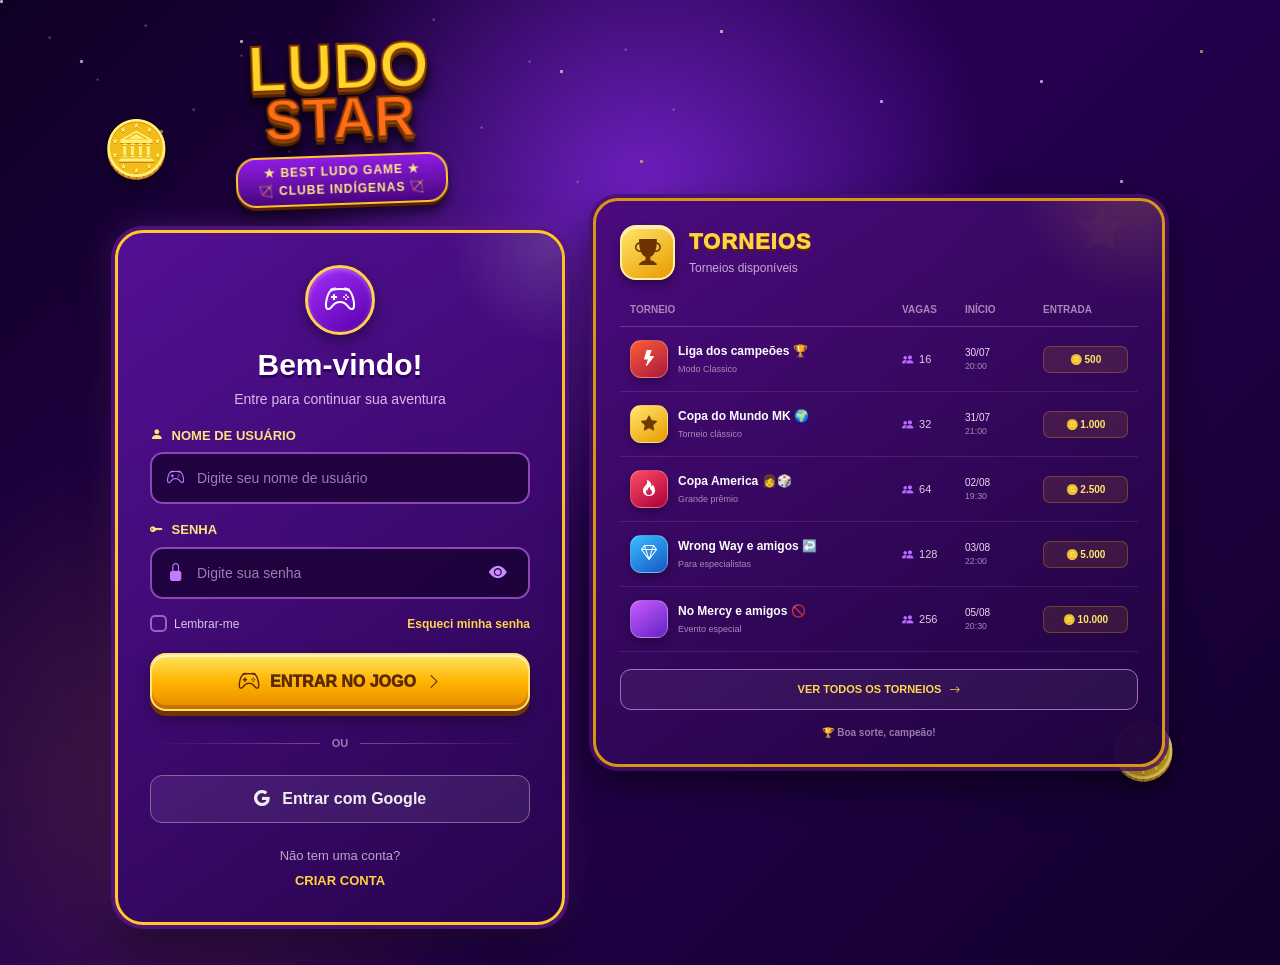
==== Java_Spring Boot_Docker/src/main/resources/static/index.html @ d3478fee "Inicio" ====
<!DOCTYPE html>
<html lang="pt-BR">
<head>
    <meta charset="UTF-8">
    <meta name="viewport" content="width=device-width, initial-scale=1.0">

    <title>Ludo Star - Login</title>

    <!-- Bootstrap -->
    <link
            href="https://cdn.jsdelivr.net/npm/bootstrap@5.3.3/dist/css/bootstrap.min.css"
            rel="stylesheet"
    >

    <!-- Bootstrap Icons -->
    <link
            rel="stylesheet"
            href="https://cdn.jsdelivr.net/npm/bootstrap-icons@1.11.3/font/bootstrap-icons.min.css"
    >

    <!-- CSS -->
    <link rel="stylesheet" href="css/style.css">
</head>

<body>

<!-- Efeitos decorativos -->
<div class="stars"></div>
<div class="stars stars-2"></div>

<div class="coin coin-1">🪙</div>
<div class="coin coin-2">🪙</div>
<div class="coin coin-3">⭐</div>

<main class="login-page">

    <div class="game-layout">

        <!-- =================================
             LOGIN
        ================================== -->

        <div class="login-wrapper">

            <div class="game-logo">
                <div class="logo-ludo">LUDO</div>
                <div class="logo-star">STAR</div>

                <div class="logo-decoration">
                    ★ BEST LUDO GAME ★ <br/>
                    🏹 CLUBE INDÍGENAS 🏹
                </div>
            </div>

            <div class="login-card">

                <div class="card-shine"></div>

                <div class="login-header">

                    <div class="avatar-icon">
                        <i class="bi bi-controller"></i>
                    </div>

                    <h1>Bem-vindo!</h1>

                    <p>
                        Entre para continuar sua aventura
                    </p>

                </div>

                <form id="loginForm">

                    <div class="input-box mb-3">

                        <label for="usernameInput">
                            <i class="bi bi-person-fill"></i>
                            Nome de usuário
                        </label>

                        <div class="game-input">

                            <i class="bi bi-controller"></i>

                            <input
                                    type="text"
                                    id="usernameInput"
                                    placeholder="Digite seu nome de usuário"
                                    autocomplete="username"
                                    required
                            >

                        </div>

                    </div>


                    <div class="input-box mb-3">

                        <label for="passwordInput">
                            <i class="bi bi-key-fill"></i>
                            Senha
                        </label>

                        <div class="game-input">

                            <i class="bi bi-lock-fill"></i>

                            <input
                                    type="password"
                                    id="passwordInput"
                                    placeholder="Digite sua senha"
                                    required
                            >

                            <button
                                    type="button"
                                    id="togglePasswordButton"
                                    class="password-button"
                            >
                                <i
                                        class="bi bi-eye-fill"
                                        id="togglePasswordIcon"
                                ></i>
                            </button>

                        </div>

                    </div>


                    <div class="login-options">

                        <label class="remember">

                            <input
                                    type="checkbox"
                                    id="rememberCheckbox"
                            >

                            <span></span>

                            Lembrar-me

                        </label>

                        <a
                                href="#"
                                id="forgotPasswordLink"
                        >
                            Esqueci minha senha
                        </a>

                    </div>


                    <div
                            id="loginMessage"
                            class="game-message d-none"
                    ></div>


                    <button
                            type="submit"
                            id="loginButton"
                            class="play-button"
                    >

                        <span class="button-icon">
                            <i class="bi bi-controller"></i>
                        </span>

                        <span>ENTRAR NO JOGO</span>

                        <i class="bi bi-chevron-right"></i>

                    </button>

                </form>


                <div class="separator">
                    <span>OU</span>
                </div>


                <button
                        type="button"
                        id="googleLoginButton"
                        class="google-button"
                >
                    <i class="bi bi-google"></i>
                    Entrar com Google
                </button>


                <div class="register-area">

                    <span>Não tem uma conta?</span>

                    <a
                            href="register.html"
                            id="registerLink"
                    >
                        CRIAR CONTA
                    </a>

                </div>

            </div>

        </div>


        <!-- =================================
             TORNEIOS
        ================================== -->

        <aside class="tournaments-card">

            <div class="tournaments-header">

                <div class="trophy-icon">
                    <i class="bi bi-trophy-fill"></i>
                </div>

                <div>
                    <h2>TORNEIOS</h2>

                    <p>
                        Torneios disponíveis
                    </p>
                </div>

            </div>


            <!-- Cabeçalho da tabela -->

            <div class="tournament-table-header">

                <span>Torneio</span>
                <span>Vagas</span>
                <span>Início</span>
                <span>Entrada</span>

            </div>


            <!-- Torneio 1 -->

            <div class="tournament-item">

                <div class="tournament-name">

                    <div class="tournament-badge">
                        <i class="bi bi-lightning-fill"></i>
                    </div>

                    <div>
                        <strong>
                            Liga dos campeões 🏆
                        </strong>

                        <small>
                            Modo Classico
                        </small>
                    </div>

                </div>

                <div class="tournament-value">
                    <i class="bi bi-people-fill"></i>
                    16
                </div>

                <div class="tournament-date">
                    30/07<br>
                    <small>20:00</small>
                </div>

                <div class="entry-fee">
                    🪙 500
                </div>

            </div>


            <!-- Torneio 2 -->

            <div class="tournament-item">

                <div class="tournament-name">

                    <div class="tournament-badge gold">
                        <i class="bi bi-star-fill"></i>
                    </div>

                    <div>
                        <strong>
                            Copa do Mundo MK 🌍
                        </strong>

                        <small>
                            Torneio clássico
                        </small>
                    </div>

                </div>

                <div class="tournament-value">
                    <i class="bi bi-people-fill"></i>
                    32
                </div>

                <div class="tournament-date">
                    31/07<br>
                    <small>21:00</small>
                </div>

                <div class="entry-fee">
                    🪙 1.000
                </div>

            </div>


            <!-- Torneio 3 -->

            <div class="tournament-item">

                <div class="tournament-name">

                    <div class="tournament-badge red">
                        <i class="bi bi-fire"></i>
                    </div>

                    <div>
                        <strong>
                            Copa America 👩🎲
                        </strong>

                        <small>
                            Grande prêmio
                        </small>
                    </div>

                </div>

                <div class="tournament-value">
                    <i class="bi bi-people-fill"></i>
                    64
                </div>

                <div class="tournament-date">
                    02/08<br>
                    <small>19:30</small>
                </div>

                <div class="entry-fee">
                    🪙 2.500
                </div>

            </div>


            <!-- Torneio 4 -->

            <div class="tournament-item">

                <div class="tournament-name">

                    <div class="tournament-badge blue">
                        <i class="bi bi-gem"></i>
                    </div>

                    <div>
                        <strong>
                            Wrong Way e amigos ↩️
                        </strong>

                        <small>
                            Para especialistas
                        </small>
                    </div>

                </div>

                <div class="tournament-value">
                    <i class="bi bi-people-fill"></i>
                    128
                </div>

                <div class="tournament-date">
                    03/08<br>
                    <small>22:00</small>
                </div>

                <div class="entry-fee">
                    🪙 5.000
                </div>

            </div>


            <!-- Torneio 5 -->

            <div class="tournament-item">

                <div class="tournament-name">

                    <div class="tournament-badge purple">
                        <i class="bi bi-crown-fill"></i>
                    </div>

                    <div>
                        <strong>
                            No Mercy e amigos 🚫
                        </strong>

                        <small>
                            Evento especial
                        </small>
                    </div>

                </div>

                <div class="tournament-value">
                    <i class="bi bi-people-fill"></i>
                    256
                </div>

                <div class="tournament-date">
                    05/08<br>
                    <small>20:30</small>
                </div>

                <div class="entry-fee">
                    🪙 10.000
                </div>

            </div>


            <button
                    type="button"
                    id="viewTournamentsButton"
                    class="view-tournaments-button"
            >
                VER TODOS OS TORNEIOS
                <i class="bi bi-arrow-right"></i>
            </button>


            <div class="tournament-footer">
                🏆 Boa sorte, campeão!
            </div>

        </aside>

    </div>

</main>

<script src="js/login.js"></script>

</body>
</html>
---- Java_Spring Boot_Docker/src/main/resources/static/css/style.css ----
* {
    box-sizing: border-box;
}

:root {
    --purple-dark: #170035;
    --purple: #43008c;
    --purple-light: #8d2cff;

    --gold-dark: #9c5800;
    --gold: #ffb900;
    --gold-light: #ffe66d;

    --white: #ffffff;
}

body {
    margin: 0;
    min-height: 100vh;

    font-family:
            Arial,
            Helvetica,
            sans-serif;

    color: white;

    overflow-x: hidden;

    background:
            radial-gradient(
                    circle at 50% 20%,
                    rgba(152, 48, 255, 0.65),
                    transparent 35%
            ),
            radial-gradient(
                    circle at 15% 80%,
                    rgba(255, 188, 0, 0.15),
                    transparent 25%
            ),
            linear-gradient(
                    135deg,
                    #100025,
                    #260052 45%,
                    #12002b
            );
}


/* =========================================
   ESTRELAS
========================================= */

.stars,
.stars::before,
.stars::after {
    position: fixed;

    content: "";

    width: 3px;
    height: 3px;

    background: white;

    border-radius: 50%;

    box-shadow:
            80px 60px white,
            160px 130px #ffd84d,
            240px 40px white,
            320px 180px #fff,
            400px 90px #ffd84d,
            480px 250px white,
            560px 70px white,
            640px 160px #ffd84d,
            720px 30px white,
            800px 210px white,
            880px 100px #fff,
            960px 300px #ffd84d,
            1040px 80px white,
            1120px 180px white,
            1200px 50px #ffd84d;
}

.stars {
    top: 0;
    left: 0;

    opacity: 0.6;

    animation: starsMove 15s linear infinite;
}

.stars-2 {
    transform: scale(0.6);

    opacity: 0.35;

    animation-duration: 25s;
}

@keyframes starsMove {
    from {
        transform: translateY(0);
    }

    to {
        transform: translateY(100px);
    }
}


/* =========================================
   MOEDAS / DECORAÇÕES
========================================= */

.coin {
    position: fixed;

    font-size: 55px;

    filter:
            drop-shadow(0 5px 8px rgba(0, 0, 0, 0.5));

    z-index: 1;

    animation: floating 3s ease-in-out infinite;
}

.coin-1 {
    top: 12%;
    left: 8%;
}

.coin-2 {
    bottom: 12%;
    right: 8%;

    animation-delay: 1s;
}

.coin-3 {
    top: 22%;
    right: 12%;

    font-size: 40px;

    animation-delay: 0.5s;
}

@keyframes floating {
    0%,
    100% {
        transform: translateY(0) rotate(-8deg);
    }

    50% {
        transform: translateY(-15px) rotate(8deg);
    }
}


/* =========================================
   PÁGINA
========================================= */

.login-page {
    min-height: 100vh;

    display: flex;
    align-items: center;
    justify-content: center;

    padding: 40px 20px;

    position: relative;

    z-index: 2;
}

.login-wrapper {
    width: 100%;
    max-width: 450px;
}


/* =========================================
   LOGO
========================================= */

.game-logo {
    text-align: center;

    margin-bottom: 25px;

    transform: rotate(-2deg);

    filter:
            drop-shadow(
                    0 8px 5px rgba(0, 0, 0, 0.5)
            );
}

.logo-ludo,
.logo-star {
    font-family:
            Impact,
            "Arial Black",
            sans-serif;

    font-weight: 900;

    line-height: 0.85;

    -webkit-text-stroke: 2px #7b3600;

    text-shadow:
            0 3px 0 #8c4700,
            0 6px 0 #542300,
            0 9px 12px rgba(0, 0, 0, 0.5);
}

.logo-ludo {
    font-size: 64px;

    color: #ffd329;
}

.logo-star {
    font-size: 57px;

    color: #ff6d16;
}

.logo-decoration {
    display: inline-block;

    margin-top: 12px;

    padding: 5px 20px;

    color: #ffe889;

    background:
            linear-gradient(
                    180deg,
                    #8f1ce4,
                    #4a057d
            );

    border: 2px solid #ffca28;

    border-radius: 20px;

    font-size: 12px;

    font-weight: 900;

    letter-spacing: 1px;

    box-shadow:
            0 3px 0 #562100;
}


/* =========================================
   CARD
========================================= */

.login-card {
    position: relative;

    overflow: hidden;

    padding: 32px;

    border-radius: 28px;

    background:
            linear-gradient(
                    145deg,
                    rgba(86, 16, 151, 0.98),
                    rgba(38, 4, 76, 0.98)
            );

    border: 3px solid #ffca28;

    box-shadow:
            0 0 0 4px rgba(91, 20, 135, 0.8),
            0 15px 40px rgba(0, 0, 0, 0.65),
            0 0 35px rgba(190, 75, 255, 0.3);
}

.card-shine {
    position: absolute;

    top: -100px;
    right: -100px;

    width: 220px;
    height: 220px;

    border-radius: 50%;

    background:
            radial-gradient(
                    circle,
                    rgba(255, 255, 255, 0.15),
                    transparent 65%
            );

    pointer-events: none;
}


/* =========================================
   HEADER
========================================= */

.login-header {
    text-align: center;

    position: relative;

    z-index: 2;
}

.avatar-icon {
    width: 70px;
    height: 70px;

    margin: 0 auto 12px;

    display: flex;
    align-items: center;
    justify-content: center;

    border-radius: 50%;

    color: #fff;

    font-size: 32px;

    background:
            linear-gradient(
                    145deg,
                    #a62cff,
                    #5600a8
            );

    border: 3px solid #ffd34d;

    box-shadow:
            inset 0 2px 5px rgba(255, 255, 255, 0.3),
            0 5px 15px rgba(0, 0, 0, 0.4);
}

.login-header h1 {
    margin: 0;

    font-size: 30px;

    font-weight: 900;

    color: #fff;

    text-shadow:
            0 3px 0 #30005e;
}

.login-header p {
    margin-top: 6px;

    color: #d9b9ed;

    font-size: 14px;
}


/* =========================================
   INPUTS
========================================= */

.input-box {
    position: relative;

    z-index: 2;
}

.input-box label {
    display: block;

    margin-bottom: 7px;

    color: #ffe27b;

    font-size: 13px;

    font-weight: 800;

    text-transform: uppercase;
}

.input-box label i {
    margin-right: 5px;
}

.game-input {
    height: 52px;

    display: flex;
    align-items: center;

    padding: 0 15px;

    background:
            rgba(24, 0, 51, 0.8);

    border: 2px solid #8c46b8;

    border-radius: 13px;

    transition: 0.2s;
}

.game-input:focus-within {
    border-color: #ffca28;

    box-shadow:
            0 0 0 3px rgba(255, 202, 40, 0.15),
            0 0 15px rgba(255, 193, 7, 0.2);
}

.game-input > i {
    color: #c07bff;

    font-size: 18px;

    margin-right: 10px;
}

.game-input input {
    width: 100%;

    height: 100%;

    border: 0;
    outline: 0;

    color: white;

    background: transparent;

    font-size: 14px;
}

.game-input input::placeholder {
    color: #9d7daf;
}

.password-button {
    border: 0;

    color: #c98cff;

    background: transparent;

    font-size: 18px;

    cursor: pointer;
}

.password-button:hover {
    color: #ffd34d;
}


/* =========================================
   OPÇÕES
========================================= */

.login-options {
    display: flex;

    align-items: center;
    justify-content: space-between;

    margin: 15px 0 20px;

    font-size: 12px;
}

.remember {
    display: flex;

    align-items: center;

    gap: 7px;

    color: #d8c3e6;

    cursor: pointer;
}

.remember input {
    display: none;
}

.remember span {
    width: 17px;
    height: 17px;

    display: inline-block;

    border: 2px solid #a15dc6;

    border-radius: 5px;
}

.remember input:checked + span {
    background: #ffbf00;

    border-color: #ffcf42;

    box-shadow:
            inset 0 0 0 3px #5b138a;
}

.login-options a {
    color: #ffd34d;

    text-decoration: none;

    font-weight: 700;
}

.login-options a:hover {
    text-decoration: underline;
}


/* =========================================
   MENSAGEM
========================================= */

.game-message {
    padding: 10px 12px;

    margin-bottom: 15px;

    border-radius: 10px;

    font-size: 13px;

    text-align: center;
}

.game-message.success {
    background: rgba(25, 180, 80, 0.2);

    border: 1px solid #43df7b;

    color: #9dffbd;
}

.game-message.error {
    background: rgba(230, 50, 50, 0.2);

    border: 1px solid #ff6262;

    color: #ffb2b2;
}


/* =========================================
   BOTÃO PRINCIPAL
========================================= */

.play-button {
    width: 100%;
    height: 58px;

    display: flex;
    align-items: center;
    justify-content: center;

    gap: 10px;

    position: relative;

    border: 2px solid #ffe17a;

    border-radius: 16px;

    color: #5c2800;

    background:
            linear-gradient(
                    180deg,
                    #ffe45d 0%,
                    #ffb300 50%,
                    #e88a00 100%
            );

    box-shadow:
            inset 0 2px 0 rgba(255, 255, 255, 0.7),
            inset 0 -4px 0 rgba(135, 65, 0, 0.35),
            0 5px 0 #733400,
            0 8px 18px rgba(0, 0, 0, 0.35);

    font-weight: 1000;

    font-size: 16px;

    cursor: pointer;

    transition:
            transform 0.15s,
            box-shadow 0.15s;
}

.play-button:hover {
    transform: translateY(-2px);

    box-shadow:
            inset 0 2px 0 rgba(255, 255, 255, 0.7),
            inset 0 -4px 0 rgba(135, 65, 0, 0.35),
            0 7px 0 #733400,
            0 12px 22px rgba(0, 0, 0, 0.4);
}

.play-button:active {
    transform: translateY(3px);

    box-shadow:
            inset 0 2px 0 rgba(255, 255, 255, 0.5),
            0 2px 0 #733400;
}

.button-icon {
    font-size: 22px;
}


/* =========================================
   SEPARADOR
========================================= */

.separator {
    display: flex;

    align-items: center;

    gap: 12px;

    margin: 24px 0;

    color: #9f79b7;

    font-size: 11px;

    font-weight: bold;
}

.separator::before,
.separator::after {
    content: "";

    flex: 1;

    height: 1px;

    background:
            linear-gradient(
                    90deg,
                    transparent,
                    #754a8d
            );
}

.separator::after {
    background:
            linear-gradient(
                    90deg,
                    #754a8d,
                    transparent
            );
}


/* =========================================
   GOOGLE
========================================= */

.google-button {
    width: 100%;

    height: 48px;

    border: 1px solid #87649c;

    border-radius: 12px;

    color: #eee;

    background: rgba(255, 255, 255, 0.07);

    font-weight: 700;

    cursor: pointer;

    transition: 0.2s;
}

.google-button i {
    margin-right: 8px;
}

.google-button:hover {
    background: rgba(255, 255, 255, 0.13);

    border-color: #caa4dc;
}


/* =========================================
   REGISTRO
========================================= */

.register-area {
    text-align: center;

    margin-top: 23px;

    color: #bda4c9;

    font-size: 13px;
}

.register-area a {
    display: block;

    margin-top: 5px;

    color: #ffd33d;

    font-weight: 900;

    text-decoration: none;
}

.register-area a:hover {
    text-decoration: underline;
}


/* =========================================
   FOOTER
========================================= */

.footer-text {
    text-align: center;

    margin-top: 18px;

    color: #9c75b4;

    font-size: 11px;

    font-weight: bold;

    letter-spacing: 1px;
}


/* =========================================
   RESPONSIVO
========================================= */

@media (max-width: 950px) {

    .game-layout {
        max-width: 700px;

        grid-template-columns: 1fr;

        align-items: stretch;
    }

    .login-wrapper {
        max-width: 450px;

        width: 100%;

        margin: auto;
    }

    .tournaments-card {
        width: 100%;
    }
}


@media (max-width: 576px) {

    .login-page {
        padding: 25px 15px;
    }

    .game-layout {
        gap: 22px;
    }

    .login-card {
        padding: 25px 20px;

        border-radius: 22px;
    }

    .logo-ludo {
        font-size: 52px;
    }

    .logo-star {
        font-size: 47px;
    }

    .coin {
        display: none;
    }

    .login-options {
        font-size: 11px;
    }

    .tournaments-card {
        padding: 18px 12px;
    }

    .tournament-table-header {
        grid-template-columns:
            minmax(120px, 1fr)
            45px
            60px
            72px;

        font-size: 8px;
    }

    .tournament-item {
        grid-template-columns:
            minmax(120px, 1fr)
            45px
            60px
            72px;

        gap: 5px;

        padding: 11px 5px;
    }

    .tournament-badge {
        width: 32px;
        height: 32px;

        font-size: 13px;
    }

    .tournament-name {
        gap: 6px;
    }

    .tournament-name strong {
        font-size: 10px;
    }

    .tournament-name small {
        font-size: 8px;
    }

    .tournament-value,
    .tournament-date {
        font-size: 9px;
    }

    .entry-fee {
        font-size: 8px;

        padding: 2px 4px;
    }
}

/* =========================================
   LAYOUT LOGIN + TORNEIOS
========================================= */

.game-layout {
    width: 100%;
    max-width: 1050px;

    display: grid;

    grid-template-columns:
        minmax(380px, 450px)
        minmax(450px, 1fr);

    gap: 28px;

    align-items: center;
}


/* =========================================
   TORNEIOS
========================================= */

.tournaments-card {
    position: relative;

    overflow: hidden;

    padding: 24px;

    border-radius: 25px;

    background:
            linear-gradient(
                    145deg,
                    rgba(75, 11, 125, 0.98),
                    rgba(30, 3, 61, 0.98)
            );

    border: 3px solid #d99516;

    box-shadow:
            0 0 0 4px rgba(72, 17, 106, 0.8),
            0 15px 40px rgba(0, 0, 0, 0.6);

    min-width: 0;
}


/* Brilho no canto */

.tournaments-card::before {
    content: "";

    position: absolute;

    width: 250px;
    height: 250px;

    top: -150px;
    right: -100px;

    border-radius: 50%;

    background:
            radial-gradient(
                    circle,
                    rgba(255, 210, 50, 0.18),
                    transparent 70%
            );

    pointer-events: none;
}


/* =========================================
   CABEÇALHO
========================================= */

.tournaments-header {
    display: flex;

    align-items: center;

    gap: 14px;

    margin-bottom: 22px;

    position: relative;
    z-index: 2;
}

.trophy-icon {
    width: 55px;
    height: 55px;

    flex-shrink: 0;

    display: flex;
    align-items: center;
    justify-content: center;

    border-radius: 16px;

    color: #6c3300;

    font-size: 26px;

    background:
            linear-gradient(
                    145deg,
                    #ffe66a,
                    #e99a00
            );

    border: 2px solid #fff0a4;

    box-shadow:
            inset 0 2px 0 rgba(255,255,255,.6),
            0 5px 10px rgba(0,0,0,.35);
}

.tournaments-header h2 {
    margin: 0;

    color: #ffd343;

    font-size: 22px;

    font-weight: 1000;

    letter-spacing: 1px;

    text-shadow:
            0 2px 0 #5b2600;
}

.tournaments-header p {
    margin: 3px 0 0;

    color: #c8a6d6;

    font-size: 12px;
}


/* =========================================
   CABEÇALHO DA TABELA
========================================= */

.tournament-table-header {
    display: grid;

    grid-template-columns:
        minmax(150px, 1.8fr)
        55px
        70px
        85px;

    gap: 8px;

    padding: 0 10px 9px;

    color: #a985b8;

    border-bottom: 1px solid
    rgba(204, 137, 232, 0.3);

    font-size: 10px;

    font-weight: 800;

    text-transform: uppercase;

    position: relative;
    z-index: 2;
}


/* =========================================
   ITEM TORNEIO
========================================= */

.tournament-item {
    display: grid;

    grid-template-columns:
        minmax(150px, 1.8fr)
        55px
        70px
        85px;

    gap: 8px;

    align-items: center;

    padding: 13px 10px;

    border-bottom: 1px solid
    rgba(198, 130, 225, 0.16);

    transition: 0.2s;

    position: relative;
    z-index: 2;
}

.tournament-item:last-of-type {
    border-bottom: none;
}

.tournament-item:hover {
    background:
            rgba(255, 193, 7, 0.07);

    transform: translateX(3px);

    border-radius: 10px;
}


/* =========================================
   NOME DO TORNEIO
========================================= */

.tournament-name {
    display: flex;

    align-items: center;

    gap: 10px;

    min-width: 0;
}

.tournament-name > div:last-child {
    min-width: 0;
}

.tournament-name strong {
    display: block;

    color: #fff;

    font-size: 12px;

    white-space: nowrap;

    overflow: hidden;

    text-overflow: ellipsis;
}

.tournament-name small {
    display: block;

    margin-top: 3px;

    color: #a98ab8;

    font-size: 9px;
}


/* =========================================
   ÍCONE DO TORNEIO
========================================= */

.tournament-badge {
    width: 38px;
    height: 38px;

    flex-shrink: 0;

    display: flex;
    align-items: center;
    justify-content: center;

    border-radius: 11px;

    color: #fff;

    background:
            linear-gradient(
                    145deg,
                    #ff5c33,
                    #a71940
            );

    border: 1px solid
    rgba(255, 255, 255, 0.25);

    box-shadow:
            0 4px 8px rgba(0,0,0,.3);
}

.tournament-badge.gold {
    color: #6d3b00;

    background:
            linear-gradient(
                    145deg,
                    #ffe66d,
                    #e89b00
            );
}

.tournament-badge.red {
    background:
            linear-gradient(
                    145deg,
                    #ff4c67,
                    #a90039
            );
}

.tournament-badge.blue {
    background:
            linear-gradient(
                    145deg,
                    #38bfff,
                    #1755c7
            );
}

.tournament-badge.purple {
    background:
            linear-gradient(
                    145deg,
                    #c85cff,
                    #6322c5
            );
}


/* =========================================
   VAGAS
========================================= */

.tournament-value {
    color: #e4ccea;

    font-size: 11px;

    white-space: nowrap;
}

.tournament-value i {
    color: #b86bff;

    margin-right: 3px;
}


/* =========================================
   DATA
========================================= */

.tournament-date {
    color: #f0d9f7;

    font-size: 10px;

    line-height: 1.3;

    white-space: nowrap;
}

.tournament-date small {
    color: #a887b7;
}


/* =========================================
   PREÇO
========================================= */

.entry-fee {
    display: inline-flex;

    align-items: center;
    justify-content: center;

    min-height: 27px;

    padding: 3px 7px;

    border-radius: 7px;

    color: #ffe46d;

    background:
            rgba(255, 184, 0, 0.1);

    border: 1px solid
    rgba(255, 196, 0, 0.25);

    font-size: 10px;

    font-weight: 900;

    white-space: nowrap;
}


/* =========================================
   BOTÃO
========================================= */

.view-tournaments-button {
    width: 100%;

    margin-top: 17px;

    padding: 11px;

    border: 1px solid #a76ac4;

    border-radius: 11px;

    color: #ffd84d;

    background:
            rgba(255,255,255,.05);

    font-size: 11px;

    font-weight: 900;

    cursor: pointer;

    transition: .2s;
}

.view-tournaments-button i {
    margin-left: 5px;
}

.view-tournaments-button:hover {
    color: #5d2800;

    background: #ffc928;

    border-color: #ffe58a;
}


/* =========================================
   FOOTER TORNEIOS
========================================= */

.tournament-footer {
    margin-top: 15px;

    text-align: center;

    color: #9c7bab;

    font-size: 10px;

    font-weight: bold;
}
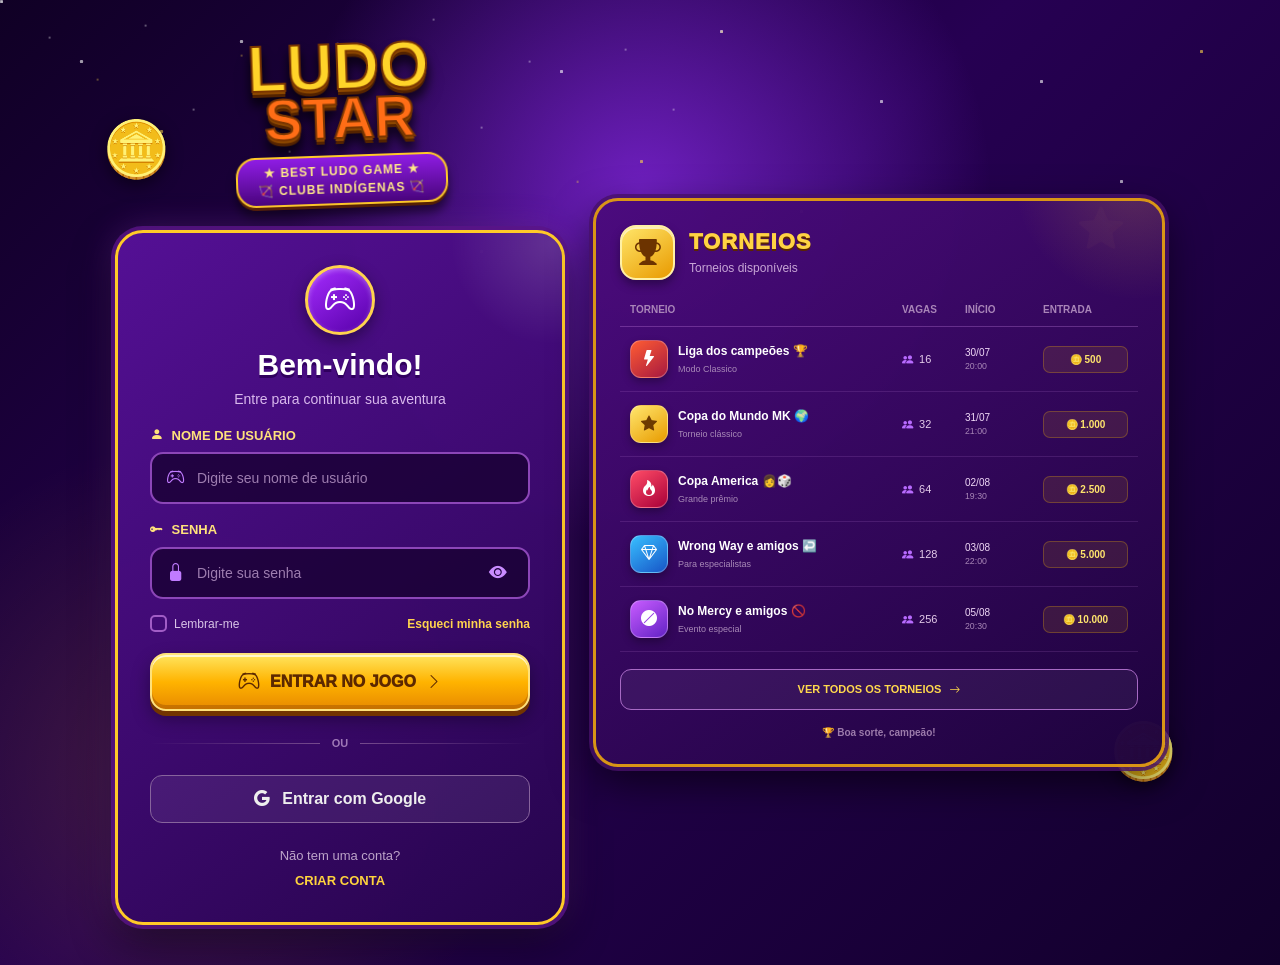
==== commit 4df0e04d: "Validando resgisto de usuarios na web" ====
--- a/Java_Spring Boot_Docker/src/main/resources/static/index.html
+++ b/Java_Spring Boot_Docker/src/main/resources/static/index.html
@@ -411,7 +411,7 @@
                 <div class="tournament-name">
 
                     <div class="tournament-badge purple">
-                        <i class="bi bi-crown-fill"></i>
+                        <i class="bi bi-ban-fill"></i>
                     </div>
 
                     <div>
